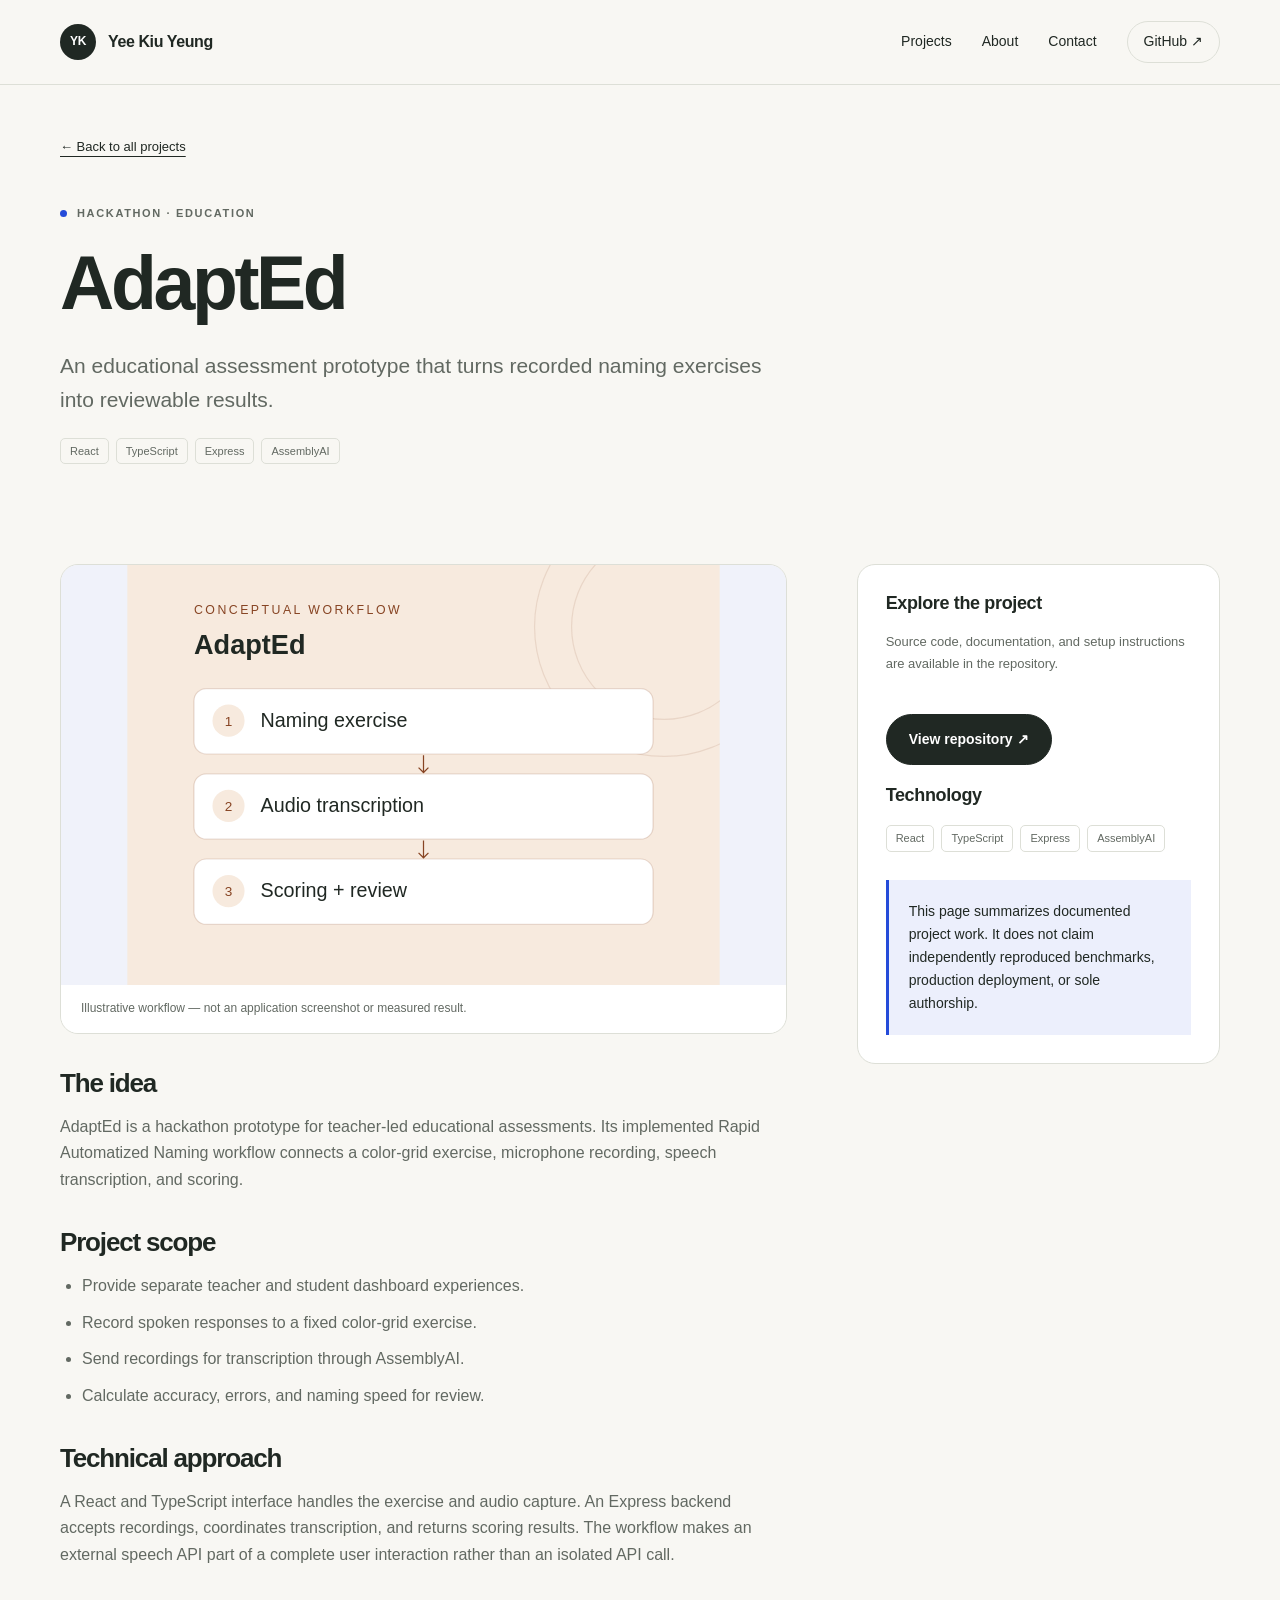
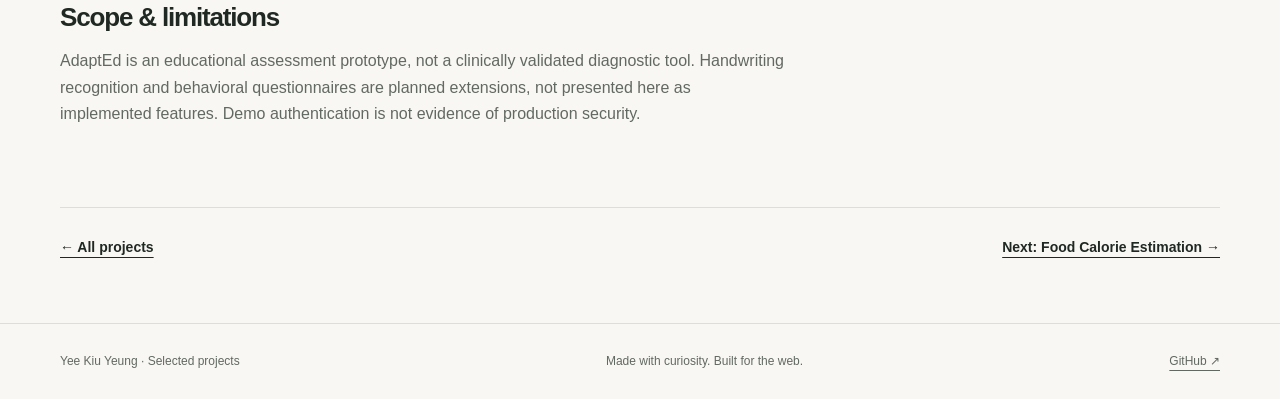
==== projects/adapted.html @ 4e9853c0 "update website" ====
<!doctype html>
<html lang="en">
<head>
  <meta charset="utf-8">
  <meta name="viewport" content="width=device-width, initial-scale=1">
  <meta name="description" content="An educational assessment prototype that turns recorded naming exercises into reviewable results.">
  <meta name="theme-color" content="#f8f7f3">
  <title>AdaptEd | Yee Kiu Yeung</title>
  <link rel="canonical" href="https://yeungeqq.github.io/personal_website/projects/adapted.html">
  <meta property="og:type" content="website">
  <meta property="og:title" content="AdaptEd | Yee Kiu Yeung">
  <meta property="og:description" content="An educational assessment prototype that turns recorded naming exercises into reviewable results.">
  <meta property="og:url" content="https://yeungeqq.github.io/personal_website/projects/adapted.html">
  <meta property="og:site_name" content="Yee Kiu Yeung — Portfolio">
  <meta name="twitter:card" content="summary">
  <link rel="icon" href="../assets/images/favicon.svg" type="image/svg+xml">
  <link rel="stylesheet" href="../assets/css/styles.css">
  <script src="../assets/js/main.js" defer></script>
</head>
<body>
  <a class="skip-link" href="#main">Skip to content</a>
  <header class="site-header">
    <div class="wrap header-inner">
      <a class="brand" href="../index.html" aria-label="Yee Kiu Yeung, home"><span class="monogram" aria-hidden="true">YK</span>Yee Kiu Yeung</a>
      <button class="menu-toggle" type="button" data-menu-toggle aria-expanded="false" aria-controls="site-navigation" hidden>Menu</button>
      <nav class="site-nav" id="site-navigation" aria-label="Main navigation">
        <a href="../index.html#projects">Projects</a><a href="../index.html#about">About</a><a href="../index.html#contact">Contact</a>
        <a class="nav-github" href="https://github.com/yeungeqq">GitHub <span aria-hidden="true">↗</span></a>
      </nav>
    </div>
  </header>
  <main id="main"><div class="wrap">
      <section class="detail-hero"><a class="back-link" href="../index.html#projects">← Back to all projects</a><div class="eyebrow">Hackathon · Education</div><h1>AdaptEd</h1><p class="detail-lead">An educational assessment prototype that turns recorded naming exercises into reviewable results.</p><ul class="tags" aria-label="Technologies"><li>React</li><li>TypeScript</li><li>Express</li><li>AssemblyAI</li></ul></section>
      <div class="detail-layout"><article class="prose" aria-label="Project overview">
        <figure class="detail-figure"><img src="../assets/images/adapted.svg" alt="Conceptual workflow: Naming exercise → Audio transcription → Scoring + review" width="480" height="340"><figcaption>Illustrative workflow — not an application screenshot or measured result.</figcaption></figure>
        <h2>The idea</h2><p>AdaptEd is a hackathon prototype for teacher-led educational assessments. Its implemented Rapid Automatized Naming workflow connects a color-grid exercise, microphone recording, speech transcription, and scoring.</p><h2>Project scope</h2><ul><li>Provide separate teacher and student dashboard experiences.</li><li>Record spoken responses to a fixed color-grid exercise.</li><li>Send recordings for transcription through AssemblyAI.</li><li>Calculate accuracy, errors, and naming speed for review.</li></ul><h2>Technical approach</h2><p>A React and TypeScript interface handles the exercise and audio capture. An Express backend accepts recordings, coordinates transcription, and returns scoring results. The workflow makes an external speech API part of a complete user interaction rather than an isolated API call.</p><h2>Scope &amp; limitations</h2><p>AdaptEd is an educational assessment prototype, not a clinically validated diagnostic tool. Handwriting recognition and behavioral questionnaires are planned extensions, not presented here as implemented features. Demo authentication is not evidence of production security.</p>
      </article><aside class="project-aside"><h2>Explore the project</h2><p>Source code, documentation, and setup instructions are available in the repository.</p><div class="actions"><a class="button primary" href="https://github.com/yeungeqq/feit_hackathon_2025_learning_disability_detection">View repository ↗</a></div><h2>Technology</h2><ul class="tags" aria-label="Technologies"><li>React</li><li>TypeScript</li><li>Express</li><li>AssemblyAI</li></ul><div class="note">This page summarizes documented project work. It does not claim independently reproduced benchmarks, production deployment, or sole authorship.</div></aside></div>
      <nav class="next-project" aria-label="More projects"><a class="text-link" href="../index.html#projects">← All projects</a><a class="text-link" href="./food-calorie-estimation.html">Next: Food Calorie Estimation →</a></nav>
    </div></main>
  <footer class="site-footer"><div class="wrap footer-inner"><span>Yee Kiu Yeung · Selected projects</span><span>Made with curiosity. Built for the web.</span><a href="https://github.com/yeungeqq">GitHub ↗</a></div></footer>
</body>
</html>
---- assets/css/styles.css ----
/* Shared design system. No external fonts or runtime dependencies. */
:root {
  color-scheme: light;
  --paper: #f8f7f3;
  --ink: #202823;
  --muted: #626962;
  --line: #dddfd7;
  --blue: #244bd9;
  --white: #fff;
  --radius: 18px;
  --max: 1160px;
}
* { box-sizing: border-box; }
html { scroll-behavior: smooth; scroll-padding-top: 100px; }
body { margin: 0; background: var(--paper); color: var(--ink); font: 16px/1.65 -apple-system, BlinkMacSystemFont, 'Segoe UI', sans-serif; }
[hidden] { display: none !important; }
a { color: inherit; text-decoration-thickness: 1px; text-underline-offset: 5px; }
a:hover { color: var(--blue); }
button { font: inherit; cursor: pointer; }
button, a { -webkit-tap-highlight-color: transparent; }
:focus-visible { outline: 3px solid var(--blue); outline-offset: 5px; }
img { display: block; width: 100%; height: auto; }
figure { margin: 0; }
h1, h2, h3, p { margin: 0; }
h1, h2, h3 { line-height: 1.12; letter-spacing: -.045em; }
h1 { font-size: clamp(2.9rem, 6.8vw, 5.75rem); font-weight: 600; }
h2 { font-size: clamp(2rem, 4vw, 3rem); font-weight: 600; }
h3 { font-size: 1.5rem; font-weight: 600; }
p { color: var(--muted); }
.wrap { width: min(var(--max), calc(100% - 64px)); margin-inline: auto; }
.skip-link { position: fixed; top: -100px; left: 20px; z-index: 10; padding: 12px 20px; background: var(--white); }
.skip-link:focus { top: 12px; }
.site-header { position: sticky; top: 0; z-index: 5; background: rgba(248,247,243,.97); border-bottom: 1px solid var(--line); }
.header-inner { min-height: 84px; display: flex; align-items: center; justify-content: space-between; gap: 24px; }
.brand { display: inline-flex; align-items: center; gap: 12px; text-decoration: none; font-weight: 650; letter-spacing: -.025em; white-space: nowrap; }
.monogram { display: grid; place-items: center; width: 36px; height: 36px; border-radius: 50%; background: var(--ink); color: white; font-size: 12px; letter-spacing: -.02em; }
.site-nav { display: flex; align-items: center; gap: 30px; }
.site-nav a { font-size: 14px; text-decoration: none; }
.site-nav .nav-github { border: 1px solid var(--line); border-radius: 30px; padding: 8px 16px; }
.menu-toggle { display: none; border: 1px solid var(--line); background: transparent; border-radius: 8px; padding: 7px 12px; }
.eyebrow { display: flex; align-items: center; gap: 10px; text-transform: uppercase; letter-spacing: .15em; font-size: 11px; font-weight: 650; color: var(--muted); }
.eyebrow::before { content: ''; width: 7px; height: 7px; background: var(--blue); border-radius: 50%; flex-shrink: 0; }
.hero { padding-block: 90px 72px; display: grid; grid-template-columns: 1.4fr 1fr; align-items: center; gap: 54px; }
.hero h1 { margin-block: 25px; }
.hero h1 em { color: var(--blue); font-family: Georgia, serif; font-weight: 400; }
.hero-copy > p { font-size: 18px; max-width: 490px; }
.actions { display: flex; flex-wrap: wrap; gap: 14px; align-items: center; margin-top: 30px; }
.button { display: inline-flex; align-items: center; justify-content: center; gap: 20px; padding: 13px 22px; border: 1px solid var(--ink); border-radius: 30px; text-decoration: none; font-size: 14px; font-weight: 600; }
.button.primary { background: var(--ink); color: white; }
.button:hover { border-color: var(--blue); background: var(--blue); color: white; }
.text-link { display: inline-flex; gap: 12px; align-items: center; font-size: 14px; font-weight: 600; }
.hero-art { position: relative; padding: 30px 22px; min-height: 350px; border: 1px solid var(--line); border-radius: 24px; background: #f0f1eb; overflow: hidden; }
.art-label { font: 10px/1.5 monospace; letter-spacing: .14em; color: var(--muted); }
.orbit { position: absolute; width: 270px; height: 270px; border: 1px solid #c6cec0; border-radius: 50%; right: -28px; top: 40px; }
.orbit.second { width: 195px; height: 195px; right: 10px; top: 78px; }
.art-block { position: relative; display: flex; align-items: center; gap: 16px; width: 87%; margin-top: 24px; padding: 18px; background: var(--white); border: 1px solid var(--line); border-radius: 12px; box-shadow: 0 8px 24px #26332408; }
.art-block:nth-of-type(4) { margin-left: 12%; }
.art-block b { display: block; font-size: 14px; font-weight: 600; }
.art-block small { color: var(--muted); font-size: 11px; }
.art-symbol { display: grid; place-items: center; width: 38px; height: 38px; border-radius: 9px; background: #ebefff; color: var(--blue); font: 20px monospace; flex-shrink: 0; }
.intro-strip { display: flex; justify-content: space-between; gap: 20px; flex-wrap: wrap; padding: 24px 0; border-top: 1px solid var(--line); border-bottom: 1px solid var(--line); color: var(--muted); font: 11px/1.6 monospace; text-transform: uppercase; letter-spacing: .12em; }
.section { padding-block: 85px; }
.section-heading { display: flex; justify-content: space-between; align-items: end; gap: 24px; margin-bottom: 32px; }
.section-heading .eyebrow { margin-bottom: 15px; }
.section-heading > p { max-width: 320px; font-size: 14px; }
.featured-grid { display: grid; grid-template-columns: repeat(3, 1fr); gap: 22px; }
.featured-card { display: flex; flex-direction: column; min-width: 0; border-radius: var(--radius); background: var(--white); border: 1px solid var(--line); overflow: hidden; transition: transform .2s, box-shadow .2s; }
.featured-card:hover { transform: translateY(-4px); box-shadow: 0 12px 30px #2028230c; }
.project-visual { background: #eef1fb; border-bottom: 1px solid var(--line); }
.featured-body { padding: 26px; display: flex; flex-direction: column; flex: 1; align-items: start; }
.category-label { font-size: 10px; text-transform: uppercase; letter-spacing: .1em; color: var(--blue); font-weight: 700; margin-bottom: 12px; }
.featured-body h3 { margin-bottom: 12px; }
.featured-body p { font-size: 14px; }
.tags { display: flex; flex-wrap: wrap; gap: 7px; padding: 0; list-style: none; margin: 20px 0; }
.tags li { font-size: 11px; border: 1px solid var(--line); padding: 3px 9px; border-radius: 5px; color: var(--muted); }
.featured-body .text-link { margin-top: auto; padding-top: 12px; }
.all-projects { border-top: 1px solid var(--line); }
.filter-bar { display: flex; align-items: center; justify-content: space-between; flex-wrap: wrap; gap: 18px; margin-bottom: 28px; }
.filters { display: flex; flex-wrap: wrap; gap: 8px; }
.filters button { border: 1px solid var(--line); border-radius: 30px; background: transparent; padding: 8px 17px; font-size: 13px; color: var(--muted); }
.filters button[aria-pressed='true'] { background: var(--ink); border-color: var(--ink); color: white; }
.filter-status { font-size: 12px; }
.project-grid { display: grid; grid-template-columns: repeat(2, 1fr); gap: 16px; }
.project-card { padding: 28px; background: var(--white); border: 1px solid var(--line); border-radius: 12px; min-width: 0; }
.card-top { display: flex; justify-content: space-between; align-items: start; gap: 20px; }
.project-card h3 { font-size: 21px; }
.project-card h3 a { text-decoration: none; }
.project-card h3 a::after { content: ' ↗'; color: var(--blue); font-size: 18px; }
.project-number { font: 12px monospace; color: var(--muted); }
.project-card p { font-size: 14px; margin-top: 14px; max-width: 450px; }
.project-card .tags { margin-bottom: 0; }
.about { display: grid; grid-template-columns: 1fr 1.5fr; gap: 70px; border-top: 1px solid var(--line); }
.about h2 { margin-top: 18px; }
.about-copy > p { font-size: 18px; margin-bottom: 25px; }
.skills { display: grid; grid-template-columns: repeat(3, 1fr); gap: 22px; }
.skills h3 { font-size: 14px; letter-spacing: 0; margin-bottom: 12px; }
.skills p { font-size: 13px; }
.contact { padding: 60px; border-radius: 24px; background: #e9edfb; display: flex; justify-content: space-between; align-items: center; gap: 30px; margin-bottom: 80px; }
.contact h2 { margin: 15px 0; }
.contact p { max-width: 490px; }
.contact .button { flex-shrink: 0; }
.site-footer { border-top: 1px solid var(--line); padding-block: 28px; }
.footer-inner { display: flex; justify-content: space-between; gap: 20px; font-size: 12px; color: var(--muted); }
.detail-hero { padding-block: 48px 40px; }
.back-link { font-size: 13px; }
.detail-hero .eyebrow { margin: 45px 0 18px; }
.detail-hero h1 { font-size: clamp(2.6rem, 6vw, 4.7rem); max-width: 950px; }
.detail-lead { font-size: 21px; max-width: 720px; margin-top: 24px; }
.detail-layout { display: grid; grid-template-columns: minmax(0, 2fr) minmax(0, 1fr); gap: 70px; padding-block: 40px 80px; }
.detail-figure { border: 1px solid var(--line); border-radius: var(--radius); overflow: hidden; }
.detail-figure img { max-height: 420px; object-fit: contain; background: #f0f2fa; }
figcaption { padding: 14px 20px; font-size: 12px; color: var(--muted); background: var(--white); }
.prose h2 { font-size: 26px; margin: 35px 0 16px; }
.prose li { color: var(--muted); margin-bottom: 10px; }
.prose ul { padding-left: 22px; }
.project-aside { align-self: start; padding: 28px; border: 1px solid var(--line); border-radius: var(--radius); background: var(--white); }
.project-aside h2 { font-size: 18px; margin-bottom: 18px; letter-spacing: -.02em; }
.project-aside p { font-size: 13px; }
.project-aside .button { margin-block: 10px 20px; }
.project-aside .text-link { display: flex; margin: 14px 0; }
.note { margin-top: 28px; padding: 20px; border-left: 3px solid var(--blue); background: #eceffc; font-size: 14px; }
.next-project { display: flex; flex-wrap: wrap; justify-content: space-between; gap: 20px; padding-block: 28px; border-top: 1px solid var(--line); margin-bottom: 35px; }
@media (max-width: 1000px) {
  .hero { gap: 30px; grid-template-columns: 1.25fr 1fr; }
  .hero-art { padding: 22px 15px; }
  .art-block { width: 95%; padding: 13px; }
  .art-block:nth-of-type(4) { margin-left: 5%; }
  .featured-grid { gap: 14px; }
  .featured-body { padding: 20px; }
  .about { gap: 35px; }
  .detail-layout { gap: 30px; }
}
@media (max-width: 760px) {
  .wrap { width: calc(100% - 36px); }
  .header-inner { min-height: 72px; flex-wrap: wrap; gap: 12px; padding-block: 15px; }
  .brand { font-size: 14px; }
  .menu-toggle:not([hidden]) { display: block; }
  .site-nav { flex-basis: 100%; flex-wrap: wrap; gap: 18px; padding-block: 10px; }
  .menu-toggle:not([hidden]) + .site-nav:not(.is-open) { display: none; }
  .hero { grid-template-columns: 1fr; padding-block: 55px 40px; }
  .hero h1 { max-width: 560px; }
  .hero-art { min-height: 340px; max-width: 500px; width: 100%; }
  .art-block { width: 80%; }
  .art-block:nth-of-type(4) { margin-left: 15%; }
  .section { padding-block: 55px; }
  .section-heading { align-items: start; flex-direction: column; }
  .featured-grid, .project-grid, .about, .detail-layout { grid-template-columns: 1fr; }
  .featured-grid { gap: 24px; }
  .featured-body { padding: 26px; }
  .project-visual img { max-height: 300px; object-fit: cover; }
  .skills { grid-template-columns: 1fr; }
  .contact { flex-direction: column; align-items: start; padding: 32px 25px; margin-bottom: 50px; }
  .footer-inner { flex-wrap: wrap; }
  .detail-lead { font-size: 18px; }
  .detail-layout { padding-top: 10px; }
  .intro-strip { font-size: 10px; }
}
@media (prefers-reduced-motion: reduce) {
  html { scroll-behavior: auto; }
  *, *::before, *::after { transition: none !important; animation: none !important; }
}
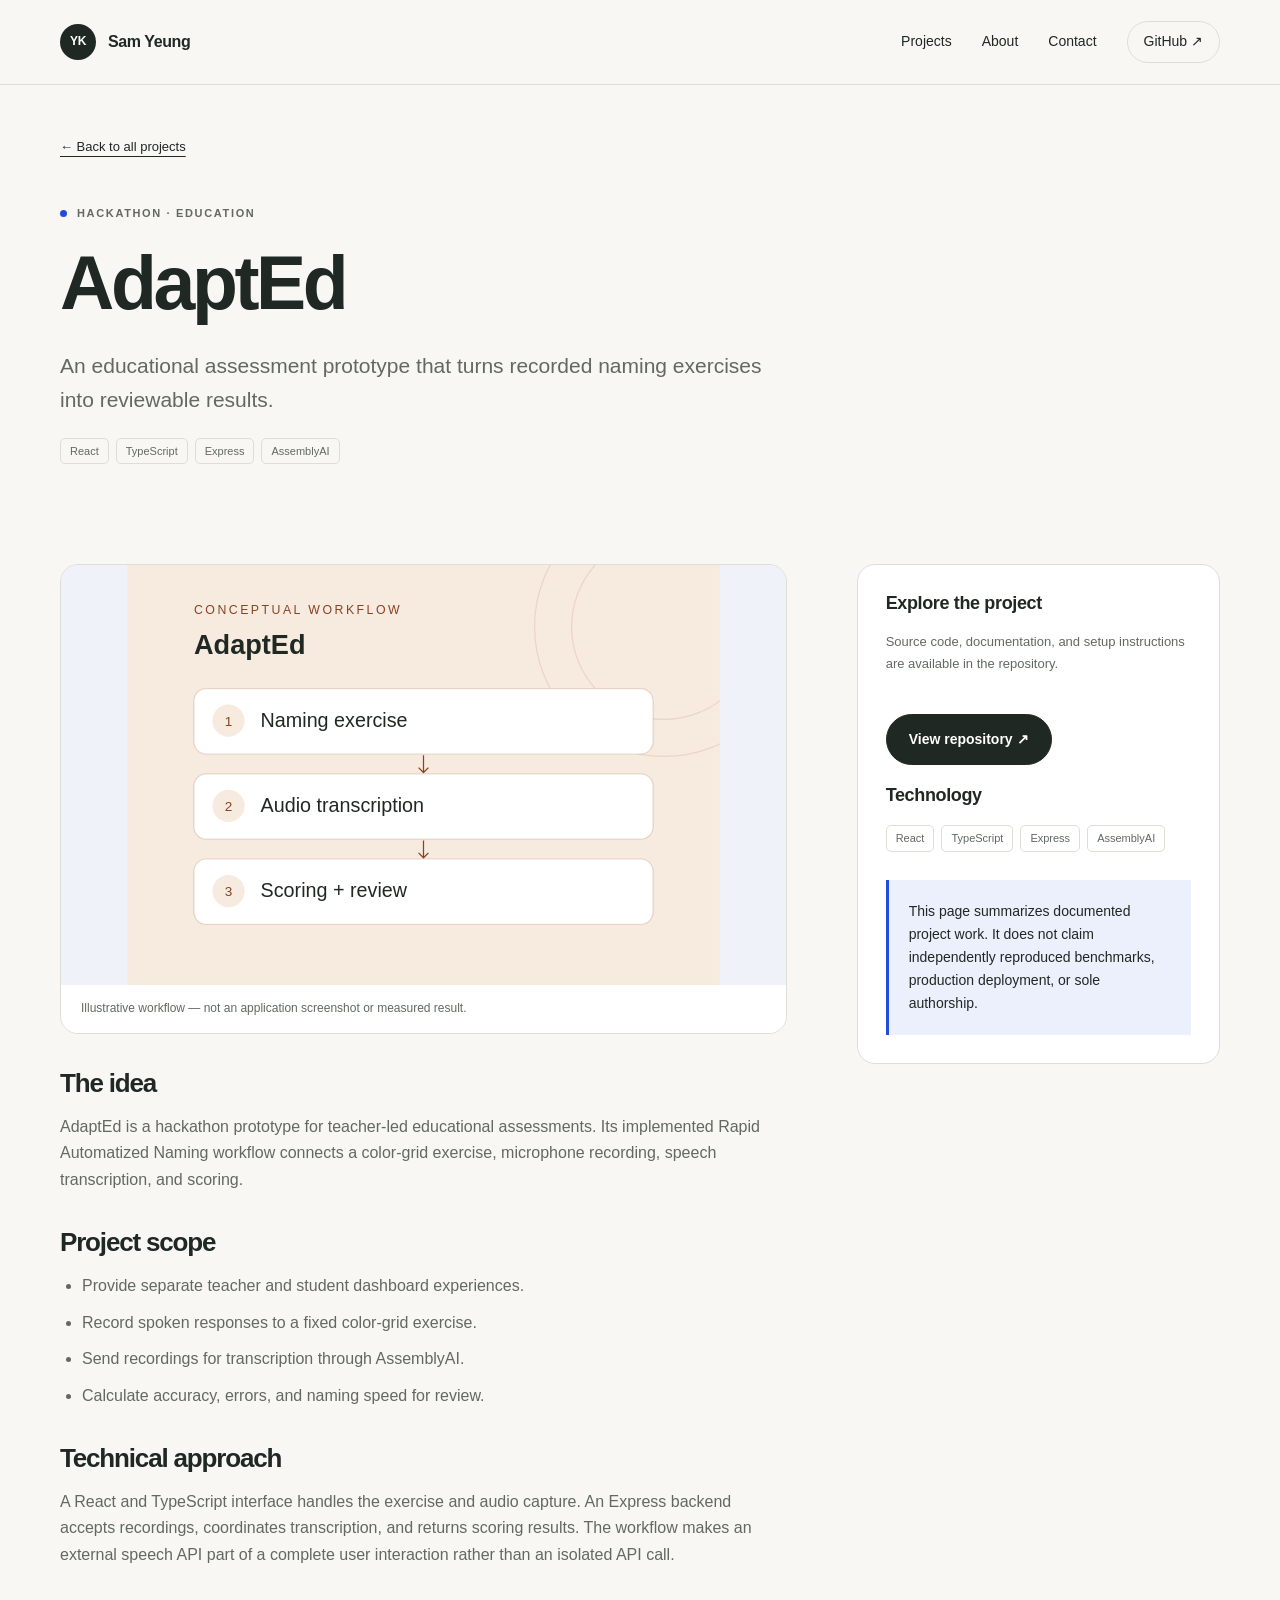
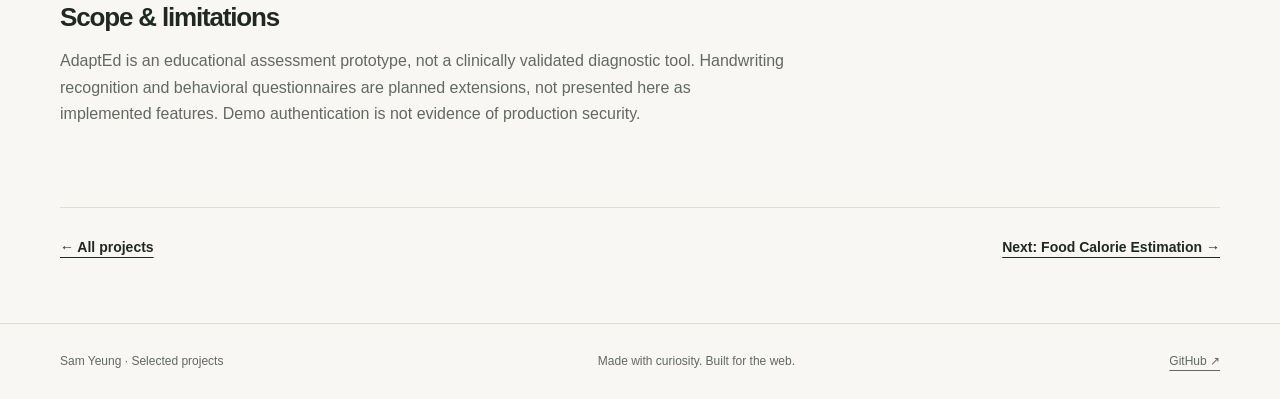
==== commit 9cbd261c: "revise content" ====
--- a/projects/adapted.html
+++ b/projects/adapted.html
@@ -5,13 +5,13 @@
   <meta name="viewport" content="width=device-width, initial-scale=1">
   <meta name="description" content="An educational assessment prototype that turns recorded naming exercises into reviewable results.">
   <meta name="theme-color" content="#f8f7f3">
-  <title>AdaptEd | Yee Kiu Yeung</title>
+  <title>AdaptEd | Sam Yeung</title>
   <link rel="canonical" href="https://yeungeqq.github.io/personal_website/projects/adapted.html">
   <meta property="og:type" content="website">
-  <meta property="og:title" content="AdaptEd | Yee Kiu Yeung">
+  <meta property="og:title" content="AdaptEd | Sam Yeung">
   <meta property="og:description" content="An educational assessment prototype that turns recorded naming exercises into reviewable results.">
   <meta property="og:url" content="https://yeungeqq.github.io/personal_website/projects/adapted.html">
-  <meta property="og:site_name" content="Yee Kiu Yeung — Portfolio">
+  <meta property="og:site_name" content="Sam Yeung — Portfolio">
   <meta name="twitter:card" content="summary">
   <link rel="icon" href="../assets/images/favicon.svg" type="image/svg+xml">
   <link rel="stylesheet" href="../assets/css/styles.css">
@@ -21,7 +21,7 @@
   <a class="skip-link" href="#main">Skip to content</a>
   <header class="site-header">
     <div class="wrap header-inner">
-      <a class="brand" href="../index.html" aria-label="Yee Kiu Yeung, home"><span class="monogram" aria-hidden="true">YK</span>Yee Kiu Yeung</a>
+      <a class="brand" href="../index.html" aria-label="Sam Yeung, home"><span class="monogram" aria-hidden="true">YK</span>Sam Yeung</a>
       <button class="menu-toggle" type="button" data-menu-toggle aria-expanded="false" aria-controls="site-navigation" hidden>Menu</button>
       <nav class="site-nav" id="site-navigation" aria-label="Main navigation">
         <a href="../index.html#projects">Projects</a><a href="../index.html#about">About</a><a href="../index.html#contact">Contact</a>
@@ -37,6 +37,6 @@
       </article><aside class="project-aside"><h2>Explore the project</h2><p>Source code, documentation, and setup instructions are available in the repository.</p><div class="actions"><a class="button primary" href="https://github.com/yeungeqq/feit_hackathon_2025_learning_disability_detection">View repository ↗</a></div><h2>Technology</h2><ul class="tags" aria-label="Technologies"><li>React</li><li>TypeScript</li><li>Express</li><li>AssemblyAI</li></ul><div class="note">This page summarizes documented project work. It does not claim independently reproduced benchmarks, production deployment, or sole authorship.</div></aside></div>
       <nav class="next-project" aria-label="More projects"><a class="text-link" href="../index.html#projects">← All projects</a><a class="text-link" href="./food-calorie-estimation.html">Next: Food Calorie Estimation →</a></nav>
     </div></main>
-  <footer class="site-footer"><div class="wrap footer-inner"><span>Yee Kiu Yeung · Selected projects</span><span>Made with curiosity. Built for the web.</span><a href="https://github.com/yeungeqq">GitHub ↗</a></div></footer>
+  <footer class="site-footer"><div class="wrap footer-inner"><span>Sam Yeung · Selected projects</span><span>Made with curiosity. Built for the web.</span><a href="https://github.com/yeungeqq">GitHub ↗</a></div></footer>
 </body>
 </html>
